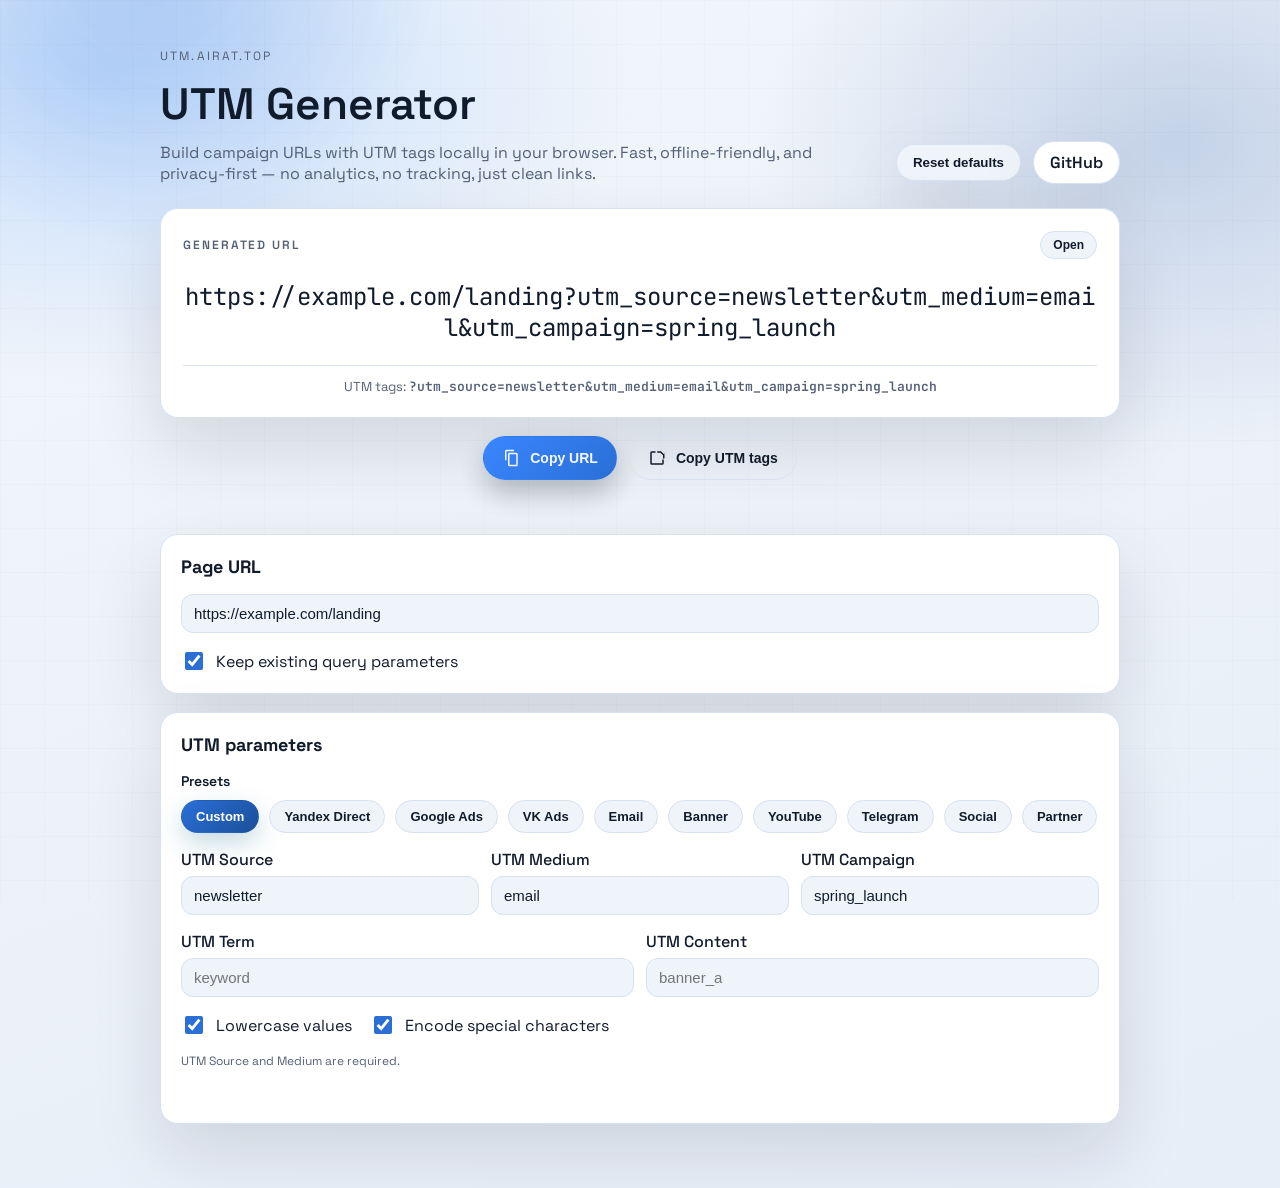
==== index.html @ de331c48 "Update design" ====
<!doctype html>
<html lang="en">
  <head>
    <meta charset="UTF-8" />
    <meta name="viewport" content="width=device-width, initial-scale=1" />
    <title>utm.airat.top | UTM Generator</title>
    <meta
      name="description"
      content="Build UTM campaign links locally in your browser. Private, fast, and offline-ready."
    />
    <meta
      name="keywords"
      content="utm builder, utm generator, campaign url, marketing links, offline, local, airattop"
    />
    <meta name="author" content="AiratTop" />

    <!-- Open Graph -->
    <meta property="og:type" content="website" />
    <meta property="og:url" content="https://utm.airat.top/" />
    <meta property="og:title" content="UTM.airat.top" />
    <meta
      property="og:description"
      content="Build UTM campaign links locally in your browser. Private, fast, and offline-ready."
    />
    <meta property="og:image" content="https://utm.airat.top/screenshot.png" />

    <!-- Twitter -->
    <meta property="twitter:card" content="summary_large_image" />
    <meta property="twitter:title" content="UTM.airat.top" />
    <meta
      property="twitter:description"
      content="Build UTM campaign links locally in your browser."
    />

    <link rel="preconnect" href="https://fonts.googleapis.com" />
    <link rel="preconnect" href="https://fonts.gstatic.com" crossorigin />
    <link
      href="https://fonts.googleapis.com/css2?family=Space+Grotesk:wght@400;500;600&family=JetBrains+Mono:wght@400;600&display=swap"
      rel="stylesheet"
    />

    <meta name="msvalidate.01" content="A4ADBC8E0D3C862E117640B06AC788E3" />
    <meta name="google-site-verification" content="zuHpP1sB8u4uv7gVtMj2RNaGCoxq2lGMYENOCMovy1Y" />
    <meta name="yandex-verification" content="6d08a6d5c02c329e" />
    <link rel="canonical" href="https://utm.airat.top/" />
    <link rel="apple-touch-icon" sizes="180x180" href="/apple-touch-icon.png" />
    <link rel="icon" type="image/png" sizes="32x32" href="/favicon-32x32.png" />
    <link rel="icon" type="image/png" sizes="16x16" href="/favicon-16x16.png" />
    <link rel="icon" href="/favicon.ico" />
    <link rel="manifest" href="/site.webmanifest" />

    <link rel="stylesheet" href="styles.css" />
  </head>
  <body>
    <div class="bg-glow" aria-hidden="true"></div>

    <main class="shell">
      <header class="brand">
        <div class="brand-copy">
          <p class="brand-eyebrow">utm.airat.top</p>
          <h1>UTM Generator</h1>
          <p class="brand-subtitle">
            Build campaign URLs with UTM tags locally in your browser. Fast, offline-friendly, and
            privacy-first — no analytics, no tracking, just clean links.
          </p>
        </div>
        <div class="brand-actions">
          <button class="repo-link reset-button" id="resetDefaults" type="button">
            Reset defaults
          </button>
          <a
            class="repo-link"
            href="https://github.com/AiratTop/utm.airat.top"
            target="_blank"
            rel="noreferrer"
          >
            GitHub
          </a>
        </div>
      </header>

      <section class="panel is-active" id="panel-utm" aria-label="UTM generator">
        <div class="output" id="utmOutputWrap">
          <div class="output-header">
            <span class="output-title">Generated URL</span>
            <button class="ghost-button" type="button" id="utmOpen">Open</button>
          </div>
          <div
            class="output-value"
            id="utmOutput"
            aria-live="polite"
            data-placeholder="Your campaign URL will appear here"
          ></div>
          <div class="output-meta">
            <span>
              UTM tags:
              <strong id="utmQuery" class="mono">-</strong>
            </span>
          </div>
        </div>

        <div class="action-row">
          <button class="action-button primary" type="button" id="utmCopy">
            <span class="btn-icon" aria-hidden="true">
              <svg viewBox="0 0 24 24">
                <path
                  d="M16 1H6a2 2 0 0 0-2 2v12h2V3h10V1Zm3 4H10a2 2 0 0 0-2 2v14a2 2 0 0 0 2 2h9a2 2 0 0 0 2-2V7a2 2 0 0 0-2-2Zm0 16H10V7h9v14Z"
                />
              </svg>
            </span>
            Copy URL
          </button>
          <button class="action-button secondary" type="button" id="utmCopyParams">
            <span class="btn-icon" aria-hidden="true">
              <svg viewBox="0 0 24 24">
                <path
                  d="M10 3H5a2 2 0 0 0-2 2v14a2 2 0 0 0 2 2h14a2 2 0 0 0 2-2v-5h-2v5H5V5h5V3Zm11.71 4.29-4-4A1 1 0 0 0 17 3h-4a1 1 0 0 0 0 2h3.59L20 8.41V12a1 1 0 0 0 2 0V5a1 1 0 0 0-.29-.71Z"
                />
              </svg>
            </span>
            Copy UTM tags
          </button>
        </div>
        <p class="status" id="utmStatus" role="status"></p>

        <div class="card">
          <h2>Page URL</h2>
          <label class="field">
            <input
              type="url"
              id="baseUrl"
              placeholder="https://example.com/landing"
              autocomplete="url"
              inputmode="url"
            />
          </label>
          <label class="toggle">
            <input type="checkbox" id="keepQuery" checked />
            <span>Keep existing query parameters</span>
          </label>
        </div>

        <div class="card">
          <h2>UTM parameters</h2>
          <div class="preset-block">
            <span class="preset-label">Presets</span>
            <div class="preset-group" role="group" aria-label="UTM presets">
              <button class="preset-button is-active" type="button" data-preset="custom">
                Custom
              </button>
              <button class="preset-button" type="button" data-preset="yandex">
                Yandex Direct
              </button>
              <button class="preset-button" type="button" data-preset="google">
                Google Ads
              </button>
              <button class="preset-button" type="button" data-preset="vk">
                VK Ads
              </button>
              <button class="preset-button" type="button" data-preset="email">
                Email
              </button>
              <button class="preset-button" type="button" data-preset="banner">
                Banner
              </button>
              <button class="preset-button" type="button" data-preset="youtube">
                YouTube
              </button>
              <button class="preset-button" type="button" data-preset="telegram">
                Telegram
              </button>
              <button class="preset-button" type="button" data-preset="social">
                Social
              </button>
              <button class="preset-button" type="button" data-preset="partner">
                Partner
              </button>
            </div>
          </div>
          <div class="grid">
            <label class="field">
              <span>UTM Source</span>
              <input type="text" id="utmSource" placeholder="newsletter" />
            </label>
            <label class="field">
              <span>UTM Medium</span>
              <input type="text" id="utmMedium" placeholder="email" />
            </label>
            <label class="field">
              <span>UTM Campaign</span>
              <input type="text" id="utmCampaign" placeholder="spring_launch" />
            </label>
          </div>
          <div class="grid">
            <label class="field">
              <span>UTM Term</span>
              <input type="text" id="utmTerm" placeholder="keyword" />
            </label>
            <label class="field">
              <span>UTM Content</span>
              <input type="text" id="utmContent" placeholder="banner_a" />
            </label>
          </div>
          <div class="toggle-row">
            <label class="toggle">
              <input type="checkbox" id="lowercaseValues" checked />
              <span>Lowercase values</span>
            </label>
            <label class="toggle">
              <input type="checkbox" id="encodeValues" checked />
              <span>Encode special characters</span>
            </label>
          </div>
          <small>UTM Source and Medium are required.</small>
          <p class="status" id="utmError" role="status"></p>
        </div>
      </section>
    </main>

    <script src="app.js"></script>
  </body>
</html>
---- styles.css ----
:root {
  color-scheme: light dark;
  --bg: #f2f6fb;
  --bg-strong: #e7eef8;
  --surface: #ffffff;
  --surface-strong: #eff4fb;
  --text: #101b2b;
  --muted: #536074;
  --accent: #2a6fd6;
  --accent-strong: #1b4f9a;
  --border: #d7e1ef;
  --shadow: 0 30px 70px rgba(9, 18, 33, 0.12);
  --chip: #e7effb;
  --focus: rgba(42, 111, 214, 0.25);
  --grid: rgba(12, 18, 35, 0.05);
  --action-primary-bg: linear-gradient(135deg, #3a86ff, #2a6fd6);
  --action-primary-text: #f5f8ff;
}

@media (prefers-color-scheme: dark) {
  :root {
    --bg: #0b111a;
    --bg-strong: #0f1724;
    --surface: #141e2c;
    --surface-strong: #1a2536;
    --text: #e6edf7;
    --muted: #9fb0c7;
    --accent: #61a8ff;
    --accent-strong: #2f6bd1;
    --border: #233049;
    --shadow: 0 30px 80px rgba(0, 0, 0, 0.45);
    --chip: #1b263a;
    --focus: rgba(97, 168, 255, 0.25);
    --grid: rgba(255, 255, 255, 0.05);
    --action-primary-bg: linear-gradient(135deg, #6cb2ff, #3a7de0);
    --action-primary-text: #071018;
  }
}

* {
  box-sizing: border-box;
}

body {
  margin: 0;
  min-height: 100vh;
  font-family: "Space Grotesk", "Segoe UI", sans-serif;
  color: var(--text);
  background: radial-gradient(900px 520px at 8% 6%, rgba(66, 149, 255, 0.25), transparent 60%),
    radial-gradient(700px 520px at 92% 12%, rgba(28, 78, 160, 0.2), transparent 60%),
    linear-gradient(160deg, var(--bg), var(--bg-strong));
  display: flex;
  align-items: flex-start;
  justify-content: center;
  padding: 48px 20px 64px;
}

body::before {
  content: "";
  position: fixed;
  inset: 0;
  background-image: linear-gradient(var(--grid) 1px, transparent 1px),
    linear-gradient(90deg, var(--grid) 1px, transparent 1px);
  background-size: 44px 44px;
  pointer-events: none;
  opacity: 0.35;
  z-index: 0;
}

.bg-glow {
  position: fixed;
  inset: -35% auto auto -10%;
  width: 560px;
  height: 560px;
  background: radial-gradient(circle at center, rgba(58, 134, 255, 0.3), transparent 70%);
  filter: blur(20px);
  opacity: 0.8;
  pointer-events: none;
  animation: drift 18s ease-in-out infinite;
  z-index: 0;
}

@media (prefers-color-scheme: light) {
  .bg-glow {
    background: radial-gradient(circle at center, rgba(42, 111, 214, 0.28), transparent 70%);
  }
}

@keyframes drift {
  0% {
    transform: translate3d(0, 0, 0);
  }
  50% {
    transform: translate3d(40px, 20px, 0);
  }
  100% {
    transform: translate3d(0, 0, 0);
  }
}

.shell {
  width: min(960px, 100%);
  display: grid;
  gap: 24px;
  position: relative;
  z-index: 1;
}

.brand {
  display: flex;
  align-items: flex-end;
  justify-content: space-between;
  gap: 16px;
}

.brand-copy {
  max-width: 680px;
}

.brand-eyebrow {
  text-transform: uppercase;
  letter-spacing: 0.18em;
  font-size: 12px;
  color: var(--muted);
  margin: 0 0 12px;
}

h1 {
  margin: 0 0 10px;
  font-size: clamp(28px, 4vw, 44px);
  font-weight: 600;
}

.brand-subtitle {
  margin: 0;
  color: var(--muted);
  font-size: 16px;
}

.brand-actions {
  display: flex;
  align-items: center;
  gap: 12px;
  flex-wrap: wrap;
}

.repo-link {
  appearance: none;
  text-decoration: none;
  color: var(--text);
  font-weight: 600;
  padding: 10px 16px;
  border-radius: 999px;
  border: 1px solid var(--border);
  background: var(--surface);
  box-shadow: var(--shadow);
  display: inline-flex;
  align-items: center;
  justify-content: center;
  cursor: pointer;
  transition: transform 0.2s ease, border-color 0.2s ease, color 0.2s ease;
}

.repo-link:hover {
  transform: translateY(-1px);
  border-color: var(--accent);
  color: var(--accent);
}

.reset-button {
  background: var(--surface-strong);
}

.tabs {
  display: grid;
  grid-template-columns: repeat(4, minmax(0, 1fr));
  background: var(--surface);
  padding: 6px;
  border-radius: 18px;
  border: 1px solid var(--border);
  box-shadow: var(--shadow);
}

.tab {
  appearance: none;
  border: none;
  background: transparent;
  color: var(--muted);
  padding: 12px 16px;
  border-radius: 14px;
  font-size: 15px;
  font-weight: 600;
  cursor: pointer;
  transition: all 0.2s ease;
}

.tab.is-active {
  background: linear-gradient(135deg, var(--accent), var(--accent-strong));
  color: #ffffff;
  box-shadow: 0 10px 24px rgba(31, 111, 139, 0.35);
}

.panel {
  display: none;
  flex-direction: column;
  gap: 18px;
  animation: fadeUp 0.35s ease;
}

.panel.is-active {
  display: flex;
}

@keyframes fadeUp {
  from {
    opacity: 0;
    transform: translateY(12px);
  }
  to {
    opacity: 1;
    transform: translateY(0);
  }
}

.output {
  display: grid;
  gap: 14px;
  padding: 22px;
  background: var(--surface);
  border: 1px solid var(--border);
  border-radius: 18px;
  box-shadow: var(--shadow);
  min-width: 0;
}

.output-header {
  display: flex;
  align-items: center;
  justify-content: space-between;
  gap: 12px;
}

.output-title {
  text-transform: uppercase;
  letter-spacing: 0.16em;
  font-size: 12px;
  color: var(--muted);
  font-weight: 600;
}

.output-value {
  font-family: "JetBrains Mono", "SFMono-Regular", monospace;
  font-size: clamp(18px, 2.6vw, 24px);
  word-break: break-all;
  overflow-wrap: anywhere;
  padding: 8px 0;
  cursor: pointer;
  text-align: center;
}

.output-value:empty::before {
  content: attr(data-placeholder);
  color: var(--muted);
}

.output-value.is-compact {
  font-size: clamp(16px, 2.2vw, 22px);
  letter-spacing: -0.01em;
}

.output-value.is-extra-compact {
  font-size: clamp(15px, 2.1vw, 20px);
  letter-spacing: -0.015em;
}

.output-meta {
  display: flex;
  flex-wrap: wrap;
  justify-content: center;
  gap: 12px 18px;
  font-size: 13px;
  color: var(--muted);
  border-top: 1px solid var(--border);
  padding-top: 12px;
  min-width: 0;
}

.output-meta span {
  min-width: 0;
  word-break: break-all;
  overflow-wrap: anywhere;
}

.strength {
  font-weight: 600;
}

.strength--very-weak {
  color: #f15b5b;
}

.strength--weak {
  color: #f48c42;
}

.strength--fair {
  color: #d7b23f;
}

.strength--strong {
  color: #45b880;
}

.strength--very-strong {
  color: #4fa0ff;
}

.action-row {
  display: flex;
  flex-wrap: wrap;
  justify-content: center;
  gap: 12px;
}

.action-button {
  appearance: none;
  border: 1px solid var(--border);
  background: transparent;
  color: var(--text);
  padding: 12px 18px;
  border-radius: 999px;
  font-weight: 600;
  font-size: 14px;
  cursor: pointer;
  display: inline-flex;
  align-items: center;
  gap: 10px;
  transition: transform 0.2s ease, border-color 0.2s ease, box-shadow 0.2s ease;
}

.action-button.primary {
  background: var(--action-primary-bg, #ffffff);
  color: var(--action-primary-text, #0c121a);
  border-color: transparent;
  box-shadow: 0 14px 28px rgba(9, 18, 33, 0.25);
}

.action-button.secondary {
  background: transparent;
}

.action-button:hover {
  transform: translateY(-1px);
  border-color: var(--accent);
  box-shadow: 0 12px 24px rgba(42, 111, 214, 0.2);
}

.action-button:disabled {
  cursor: not-allowed;
  opacity: 0.55;
  box-shadow: none;
  transform: none;
}

.action-button svg {
  width: 18px;
  height: 18px;
  fill: currentColor;
}

.btn-icon {
  display: inline-flex;
}

.status {
  min-height: 18px;
  margin: 0;
  font-size: 13px;
  color: var(--muted);
}

.ghost-button {
  appearance: none;
  border: 1px solid var(--border);
  background: var(--surface-strong);
  color: var(--text);
  padding: 6px 12px;
  border-radius: 999px;
  font-size: 12px;
  font-weight: 600;
  cursor: pointer;
  transition: transform 0.2s ease, border-color 0.2s ease, color 0.2s ease;
}

.ghost-button:hover {
  transform: translateY(-1px);
  border-color: var(--accent);
  color: var(--accent);
}

.ghost-button:disabled {
  cursor: not-allowed;
  opacity: 0.6;
  transform: none;
}

.mono {
  font-family: "JetBrains Mono", "SFMono-Regular", monospace;
  font-weight: 600;
  word-break: break-all;
  overflow-wrap: anywhere;
}

.card {
  background: var(--surface);
  border: 1px solid var(--border);
  border-radius: 18px;
  padding: 20px;
  display: grid;
  gap: 16px;
  box-shadow: var(--shadow);
}

.card h2 {
  margin: 0;
  font-size: 18px;
}

.preset-block {
  display: grid;
  gap: 10px;
}

.preset-label {
  font-weight: 600;
  font-size: 14px;
}

.preset-group {
  display: flex;
  flex-wrap: wrap;
  gap: 10px;
}

.preset-button {
  appearance: none;
  border: 1px solid var(--border);
  background: var(--surface-strong);
  color: var(--text);
  padding: 8px 14px;
  border-radius: 999px;
  font-size: 13px;
  font-weight: 600;
  cursor: pointer;
  transition: transform 0.2s ease, border-color 0.2s ease, color 0.2s ease, background 0.2s ease;
}

.preset-button:hover {
  transform: translateY(-1px);
  border-color: var(--accent);
  color: var(--accent);
}

.preset-button.is-active {
  background: linear-gradient(135deg, var(--accent), var(--accent-strong));
  color: #ffffff;
  border-color: transparent;
  box-shadow: 0 10px 24px rgba(31, 111, 139, 0.25);
}

.preset-button:focus-visible {
  outline: 2px solid var(--focus);
  outline-offset: 2px;
}

.field {
  display: grid;
  gap: 6px;
}

.field span {
  font-weight: 500;
}

.length-inputs {
  display: grid;
  gap: 10px;
}

input[type="number"],
input[type="text"],
input[type="url"],
select {
  width: 100%;
  padding: 10px 12px;
  border-radius: 12px;
  border: 1px solid var(--border);
  background: var(--surface-strong);
  color: var(--text);
  font-size: 15px;
}

input[type="range"].range-input {
  width: 100%;
  height: 8px;
  border-radius: 999px;
  background: linear-gradient(
    90deg,
    var(--accent) 0%,
    var(--accent) var(--range-progress, 50%),
    var(--border) var(--range-progress, 50%),
    var(--border) 100%
  );
  accent-color: var(--accent);
  appearance: none;
}

input[type="range"].range-input:focus {
  outline: 2px solid var(--focus);
  outline-offset: 2px;
}

input[type="range"].range-input::-webkit-slider-thumb {
  appearance: none;
  width: 18px;
  height: 18px;
  border-radius: 50%;
  background: var(--surface);
  border: 2px solid var(--accent);
  box-shadow: 0 6px 14px rgba(10, 20, 35, 0.2);
  cursor: pointer;
}

input[type="range"].range-input::-webkit-slider-runnable-track {
  height: 8px;
  border-radius: 999px;
}

input[type="range"].range-input::-moz-range-track {
  height: 8px;
  border-radius: 999px;
  background: var(--border);
}

input[type="range"].range-input::-moz-range-progress {
  height: 8px;
  border-radius: 999px;
  background: var(--accent);
}

input[type="range"].range-input::-moz-range-thumb {
  width: 18px;
  height: 18px;
  border-radius: 50%;
  background: var(--surface);
  border: 2px solid var(--accent);
  box-shadow: 0 6px 14px rgba(10, 20, 35, 0.2);
  cursor: pointer;
}

input[type="number"]:focus,
input[type="text"]:focus,
input[type="url"]:focus,
select:focus,
button:focus {
  outline: 2px solid var(--focus);
  outline-offset: 2px;
}

small {
  color: var(--muted);
  font-size: 12px;
}

.checks {
  display: grid;
  grid-template-columns: repeat(auto-fit, minmax(120px, 1fr));
  gap: 12px 16px;
}

.checks label {
  display: flex;
  align-items: center;
  gap: 8px;
  background: var(--chip);
  padding: 8px 12px;
  border-radius: 999px;
}

input[type="checkbox"] {
  width: 18px;
  height: 18px;
  accent-color: var(--accent);
}

.grid {
  display: grid;
  grid-template-columns: repeat(auto-fit, minmax(180px, 1fr));
  gap: 12px;
}

.toggle {
  display: flex;
  align-items: center;
  gap: 10px;
}

.toggle-row {
  display: flex;
  flex-wrap: wrap;
  gap: 12px 18px;
  align-items: center;
}

.output-value::selection {
  background: var(--accent);
  color: #ffffff;
}

@media (max-width: 720px) {
  body {
    padding: 32px 16px 48px;
  }

  .brand {
    flex-direction: column;
    align-items: flex-start;
  }

  .brand-actions {
    width: 100%;
  }

  .repo-link {
    width: 100%;
    text-align: center;
  }

  .output {
    padding: 18px;
  }

  .action-row {
    justify-content: stretch;
  }

  .action-button {
    flex: 1 1 160px;
    justify-content: center;
  }
}
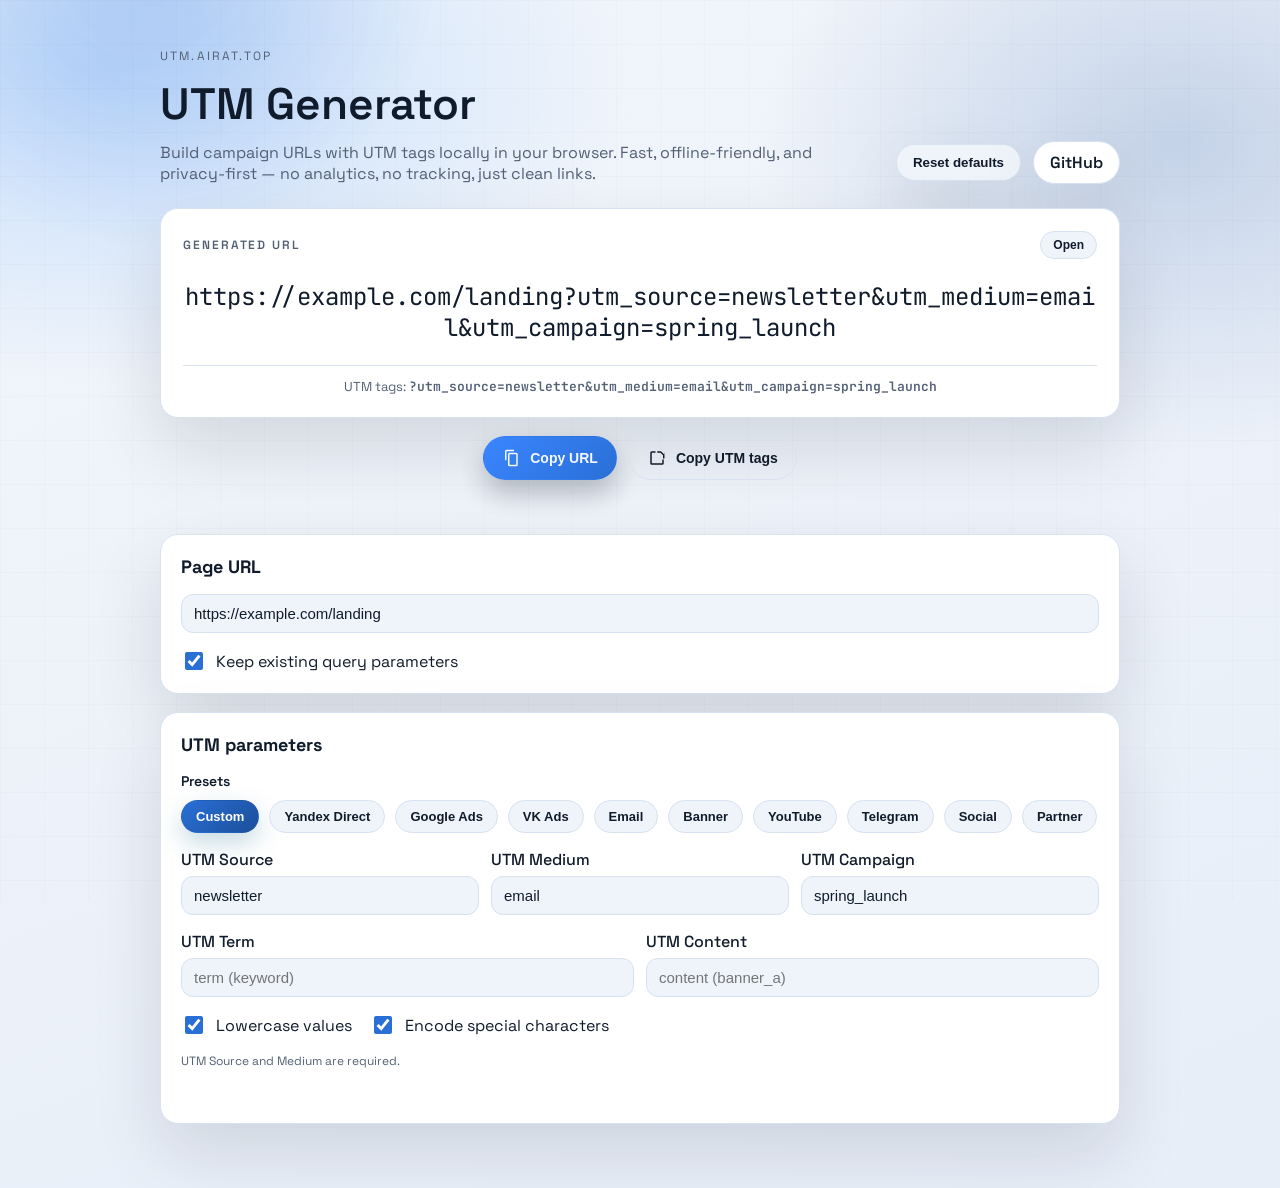
==== commit fb293932: "Placeholders" ====
--- a/index.html
+++ b/index.html
@@ -180,25 +180,25 @@
           <div class="grid">
             <label class="field">
               <span>UTM Source</span>
-              <input type="text" id="utmSource" placeholder="newsletter" />
+              <input type="text" id="utmSource" placeholder="source (google/newsletter)" />
             </label>
             <label class="field">
               <span>UTM Medium</span>
-              <input type="text" id="utmMedium" placeholder="email" />
+              <input type="text" id="utmMedium" placeholder="medium (cpc/email)" />
             </label>
             <label class="field">
               <span>UTM Campaign</span>
-              <input type="text" id="utmCampaign" placeholder="spring_launch" />
+              <input type="text" id="utmCampaign" placeholder="campaign (spring_launch)" />
             </label>
           </div>
           <div class="grid">
             <label class="field">
               <span>UTM Term</span>
-              <input type="text" id="utmTerm" placeholder="keyword" />
+              <input type="text" id="utmTerm" placeholder="term (keyword)" />
             </label>
             <label class="field">
               <span>UTM Content</span>
-              <input type="text" id="utmContent" placeholder="banner_a" />
+              <input type="text" id="utmContent" placeholder="content (banner_a)" />
             </label>
           </div>
           <div class="toggle-row">
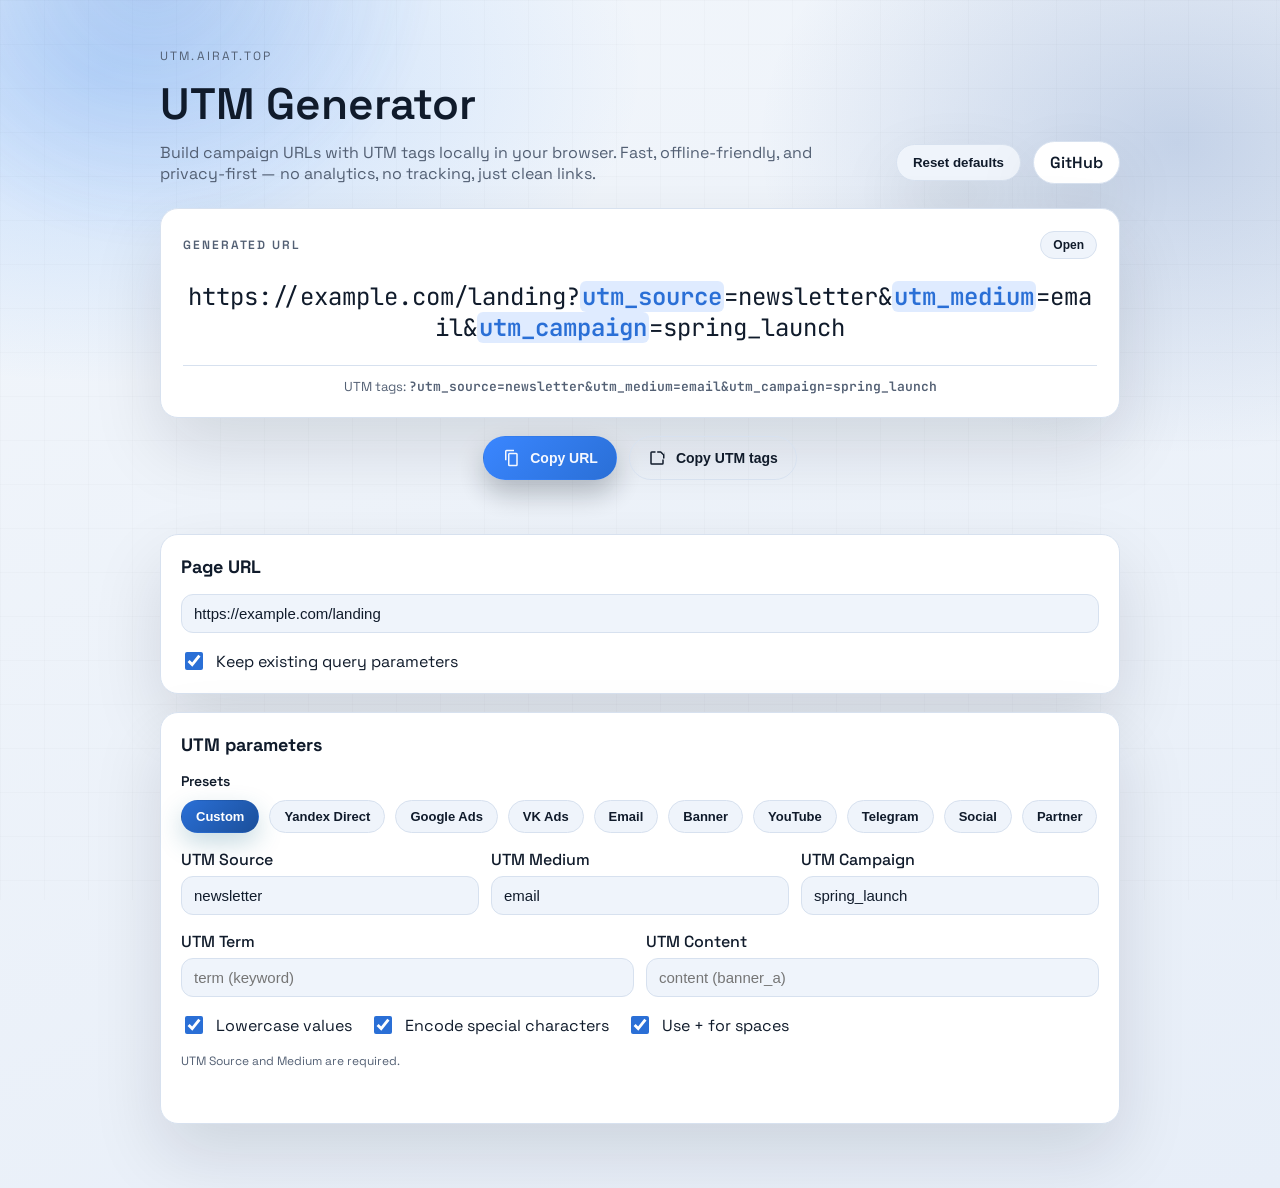
==== commit 2e82557b: "Add highlight" ====
--- a/index.html
+++ b/index.html
@@ -210,6 +210,10 @@
               <input type="checkbox" id="encodeValues" checked />
               <span>Encode special characters</span>
             </label>
+            <label class="toggle">
+              <input type="checkbox" id="spaceAsPlus" checked />
+              <span>Use + for spaces</span>
+            </label>
           </div>
           <small>UTM Source and Medium are required.</small>
           <p class="status" id="utmError" role="status"></p>
--- a/styles.css
+++ b/styles.css
@@ -411,6 +411,20 @@
   overflow-wrap: anywhere;
 }
 
+.utm-highlight {
+  color: var(--accent);
+  font-weight: 600;
+  background: rgba(58, 134, 255, 0.16);
+  padding: 0 2px;
+  border-radius: 6px;
+}
+
+@media (prefers-color-scheme: dark) {
+  .utm-highlight {
+    background: rgba(97, 168, 255, 0.18);
+  }
+}
+
 .card {
   background: var(--surface);
   border: 1px solid var(--border);
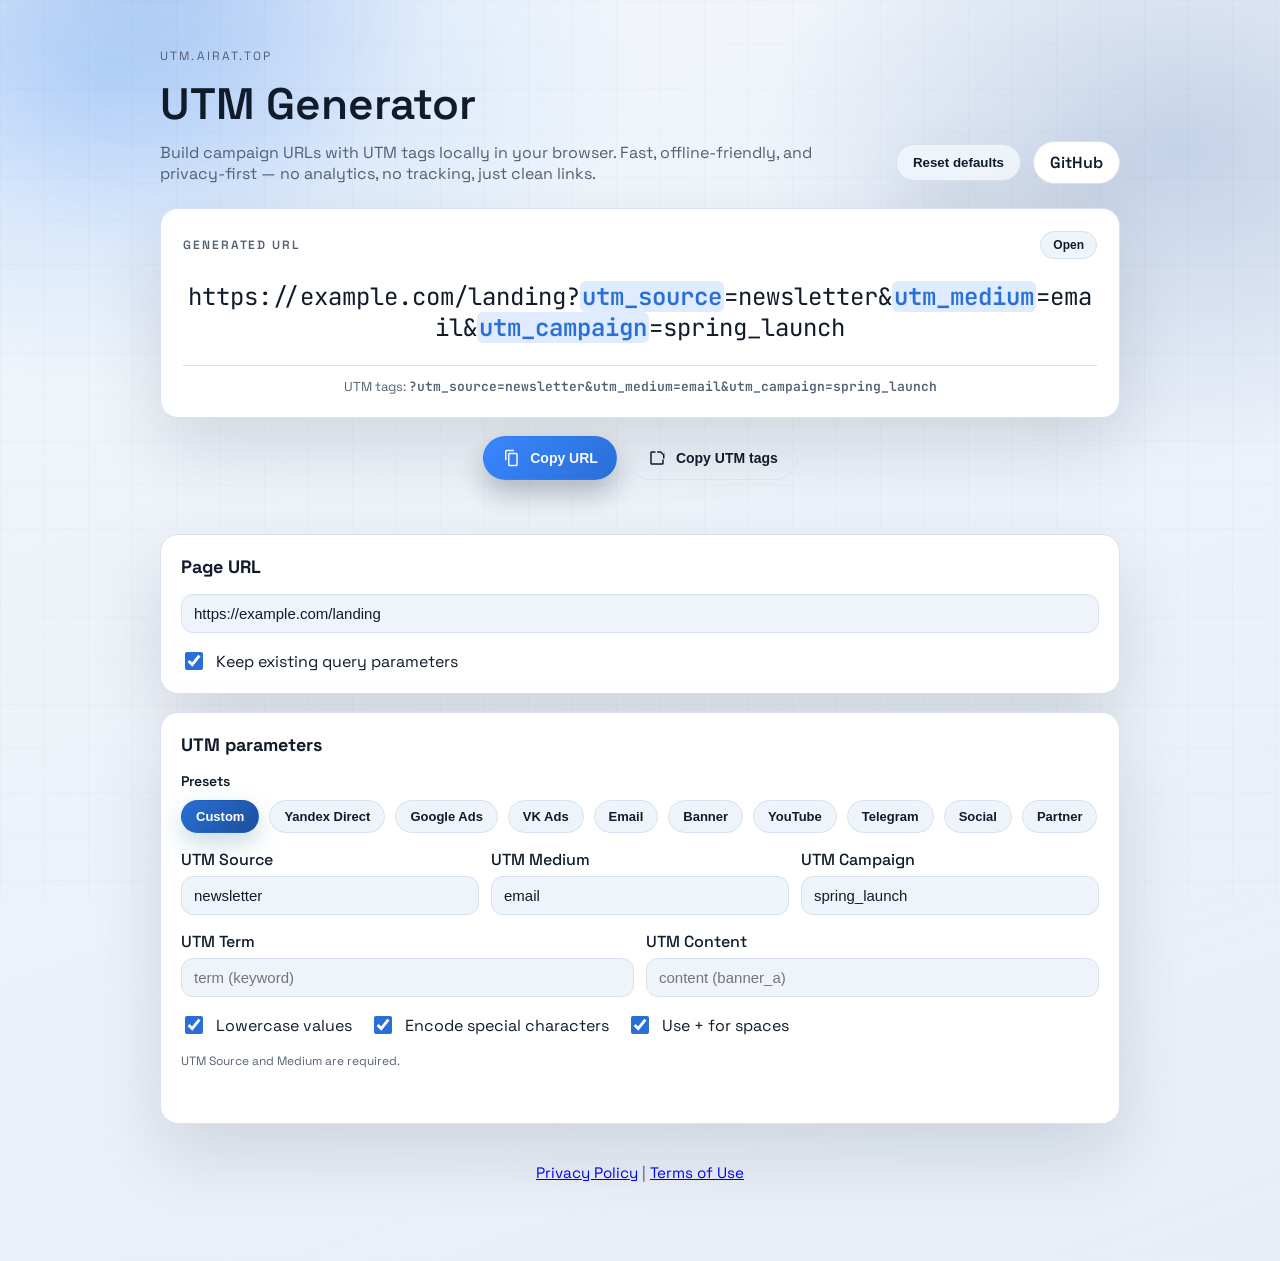
==== commit 7be962d4: "Add privacy and terms" ====
--- a/index.html
+++ b/index.html
@@ -50,6 +50,13 @@
     <link rel="manifest" href="/site.webmanifest" />
 
     <link rel="stylesheet" href="styles.css" />
+    <script async src="https://www.googletagmanager.com/gtag/js?id=G-CVEGGNPJXK"></script>
+    <script>
+      window.dataLayer = window.dataLayer || [];
+      function gtag(){dataLayer.push(arguments);}
+      gtag('js', new Date());
+      gtag('config', 'G-CVEGGNPJXK');
+    </script>
   </head>
   <body>
     <div class="bg-glow" aria-hidden="true"></div>
@@ -219,6 +226,14 @@
           <p class="status" id="utmError" role="status"></p>
         </div>
       </section>
+
+      <footer class="doc-footer">
+        <p>
+          <a href="https://privacy.airat.top" target="_blank" rel="noreferrer privacy-policy">Privacy Policy</a>
+          |
+          <a href="https://terms.airat.top" target="_blank" rel="noreferrer terms-of-service">Terms of Use</a>
+        </p>
+      </footer>
     </main>
 
     <script src="app.js"></script>
--- a/styles.css
+++ b/styles.css
@@ -631,6 +631,12 @@
   color: #ffffff;
 }
 
+.doc-footer {
+  text-align: center;
+  color: var(--muted);
+  font-size: 0.95rem;
+}
+
 @media (max-width: 720px) {
   body {
     padding: 32px 16px 48px;
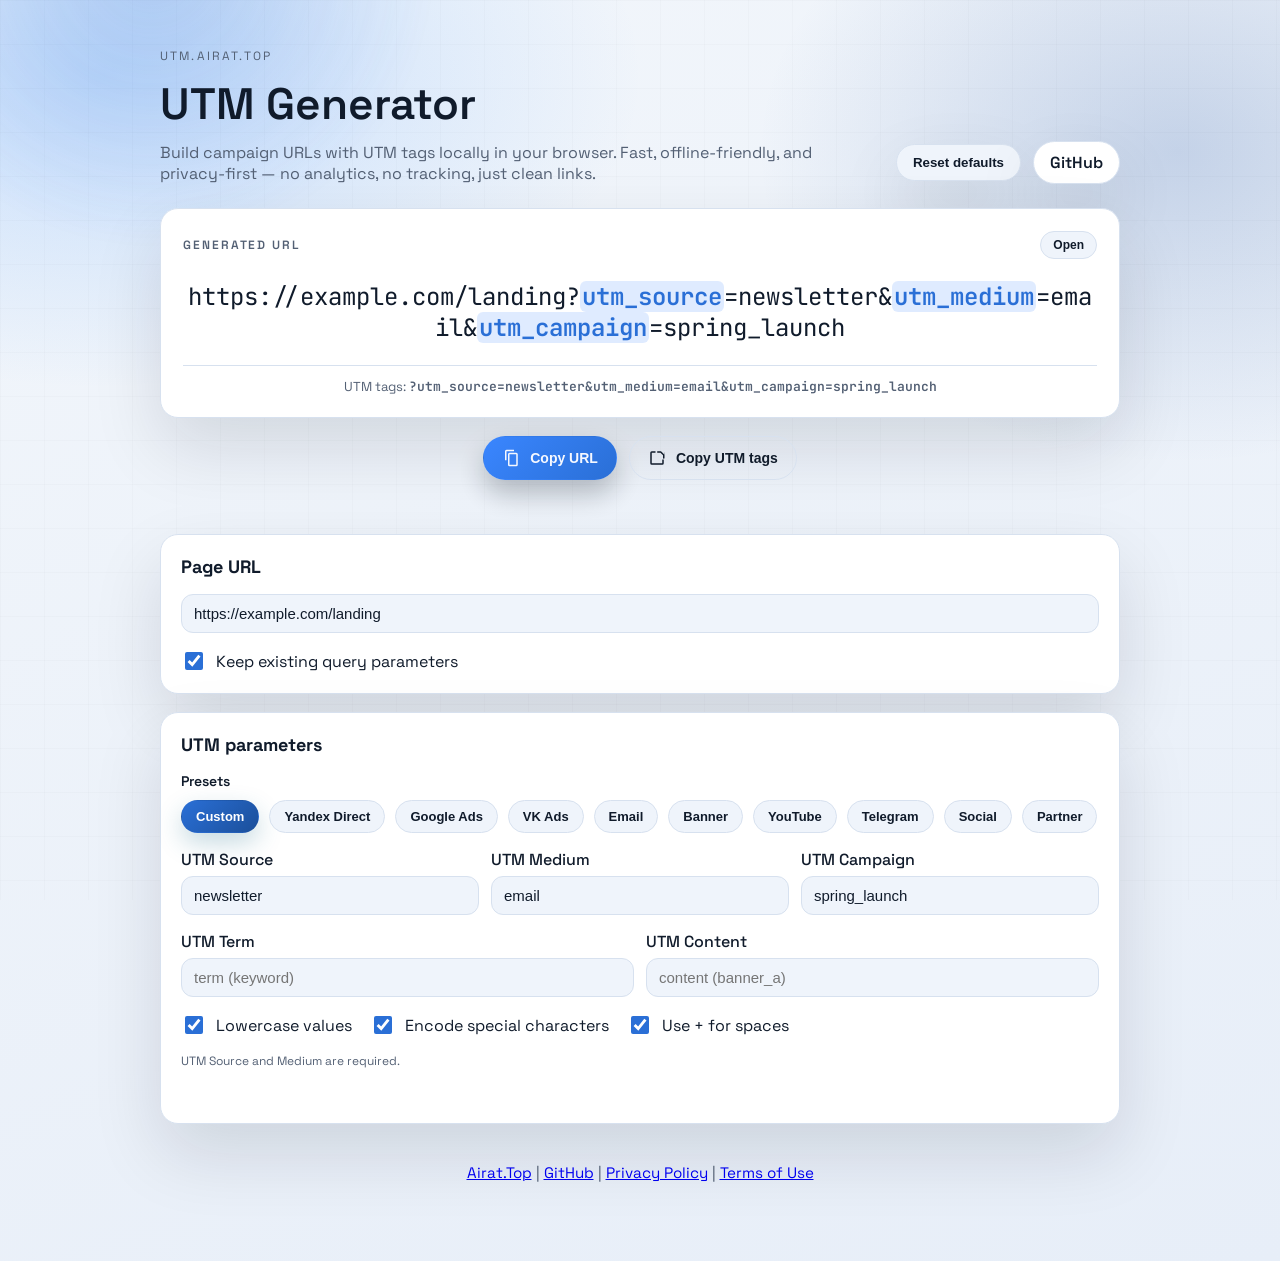
==== commit 5751add1: "Update links" ====
--- a/index.html
+++ b/index.html
@@ -229,6 +229,10 @@
 
       <footer class="doc-footer">
         <p>
+          <a href="https://airat.top" target="_blank" rel="noreferrer">Airat.Top</a>
+          |
+          <a href="https://github.com/AiratTop/utm.airat.top" target="_blank" rel="noreferrer">GitHub</a>
+          |
           <a href="https://privacy.airat.top" target="_blank" rel="noreferrer privacy-policy">Privacy Policy</a>
           |
           <a href="https://terms.airat.top" target="_blank" rel="noreferrer terms-of-service">Terms of Use</a>
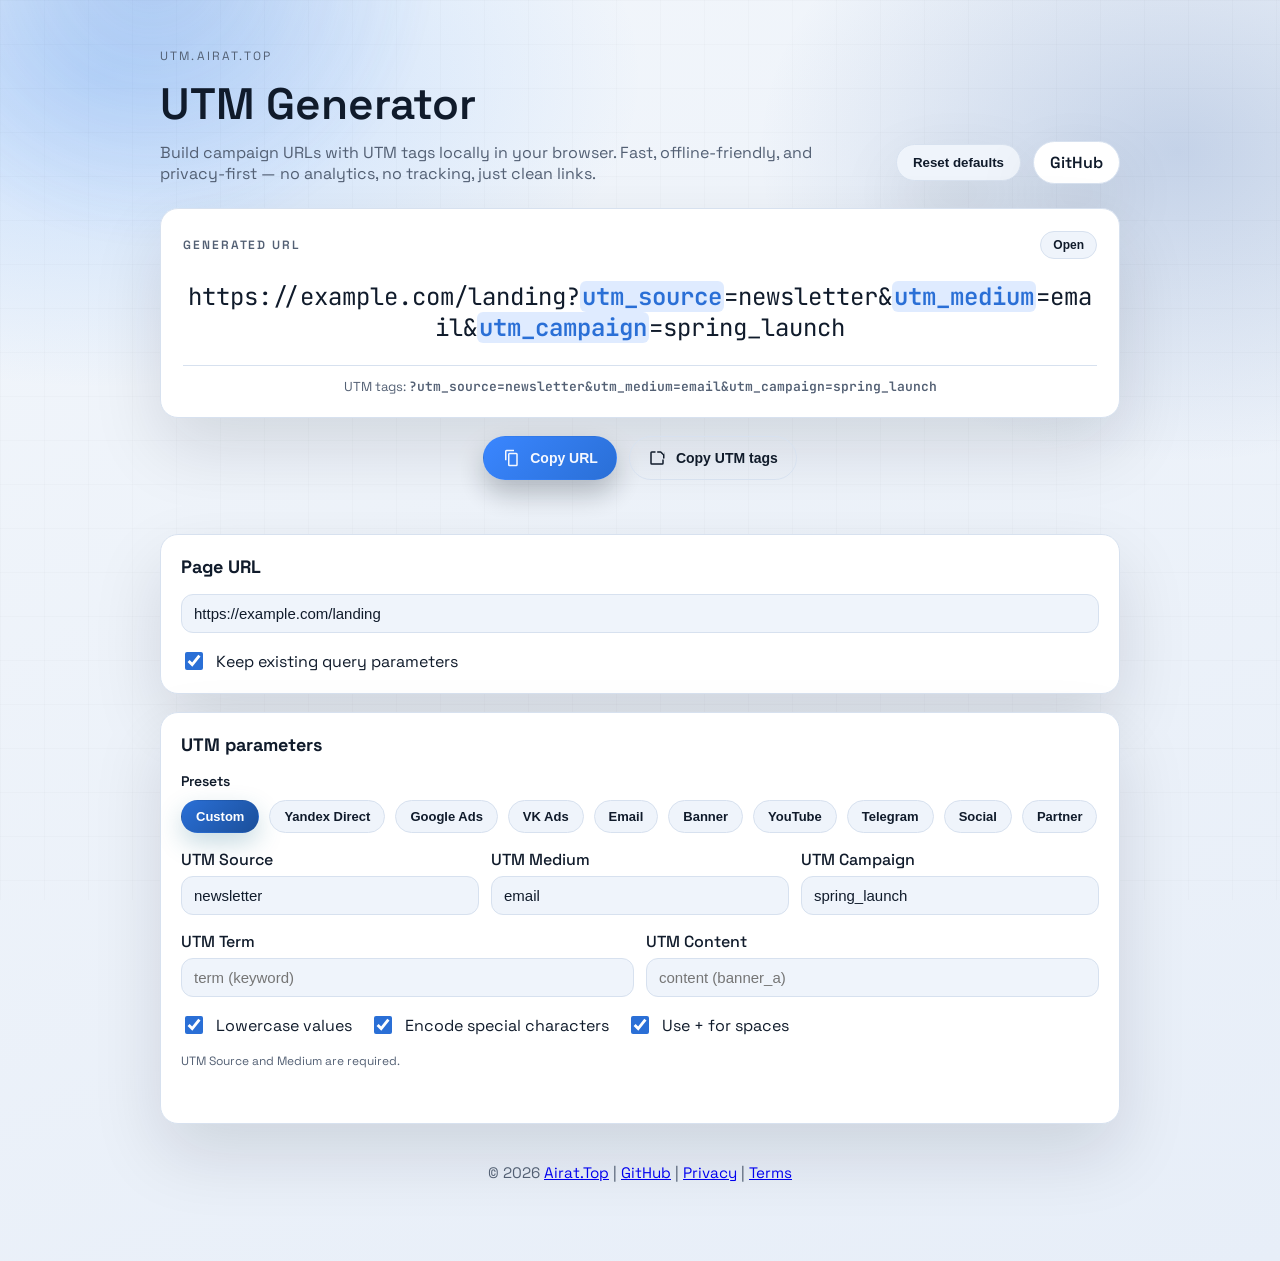
==== commit c7bc5bf7: "Update footer" ====
--- a/index.html
+++ b/index.html
@@ -229,13 +229,14 @@
 
       <footer class="doc-footer">
         <p>
-          <a href="https://airat.top" target="_blank" rel="noreferrer">Airat.Top</a>
+          © 2026
+          <a href="https://airat.top" target="_blank" rel="author">Airat.Top</a>
           |
           <a href="https://github.com/AiratTop/utm.airat.top" target="_blank" rel="noreferrer">GitHub</a>
           |
-          <a href="https://privacy.airat.top" target="_blank" rel="noreferrer privacy-policy">Privacy Policy</a>
+          <a href="https://privacy.airat.top" target="_blank" rel="noreferrer privacy-policy">Privacy</a>
           |
-          <a href="https://terms.airat.top" target="_blank" rel="noreferrer terms-of-service">Terms of Use</a>
+          <a href="https://terms.airat.top" target="_blank" rel="noreferrer terms-of-service">Terms</a>
         </p>
       </footer>
     </main>
